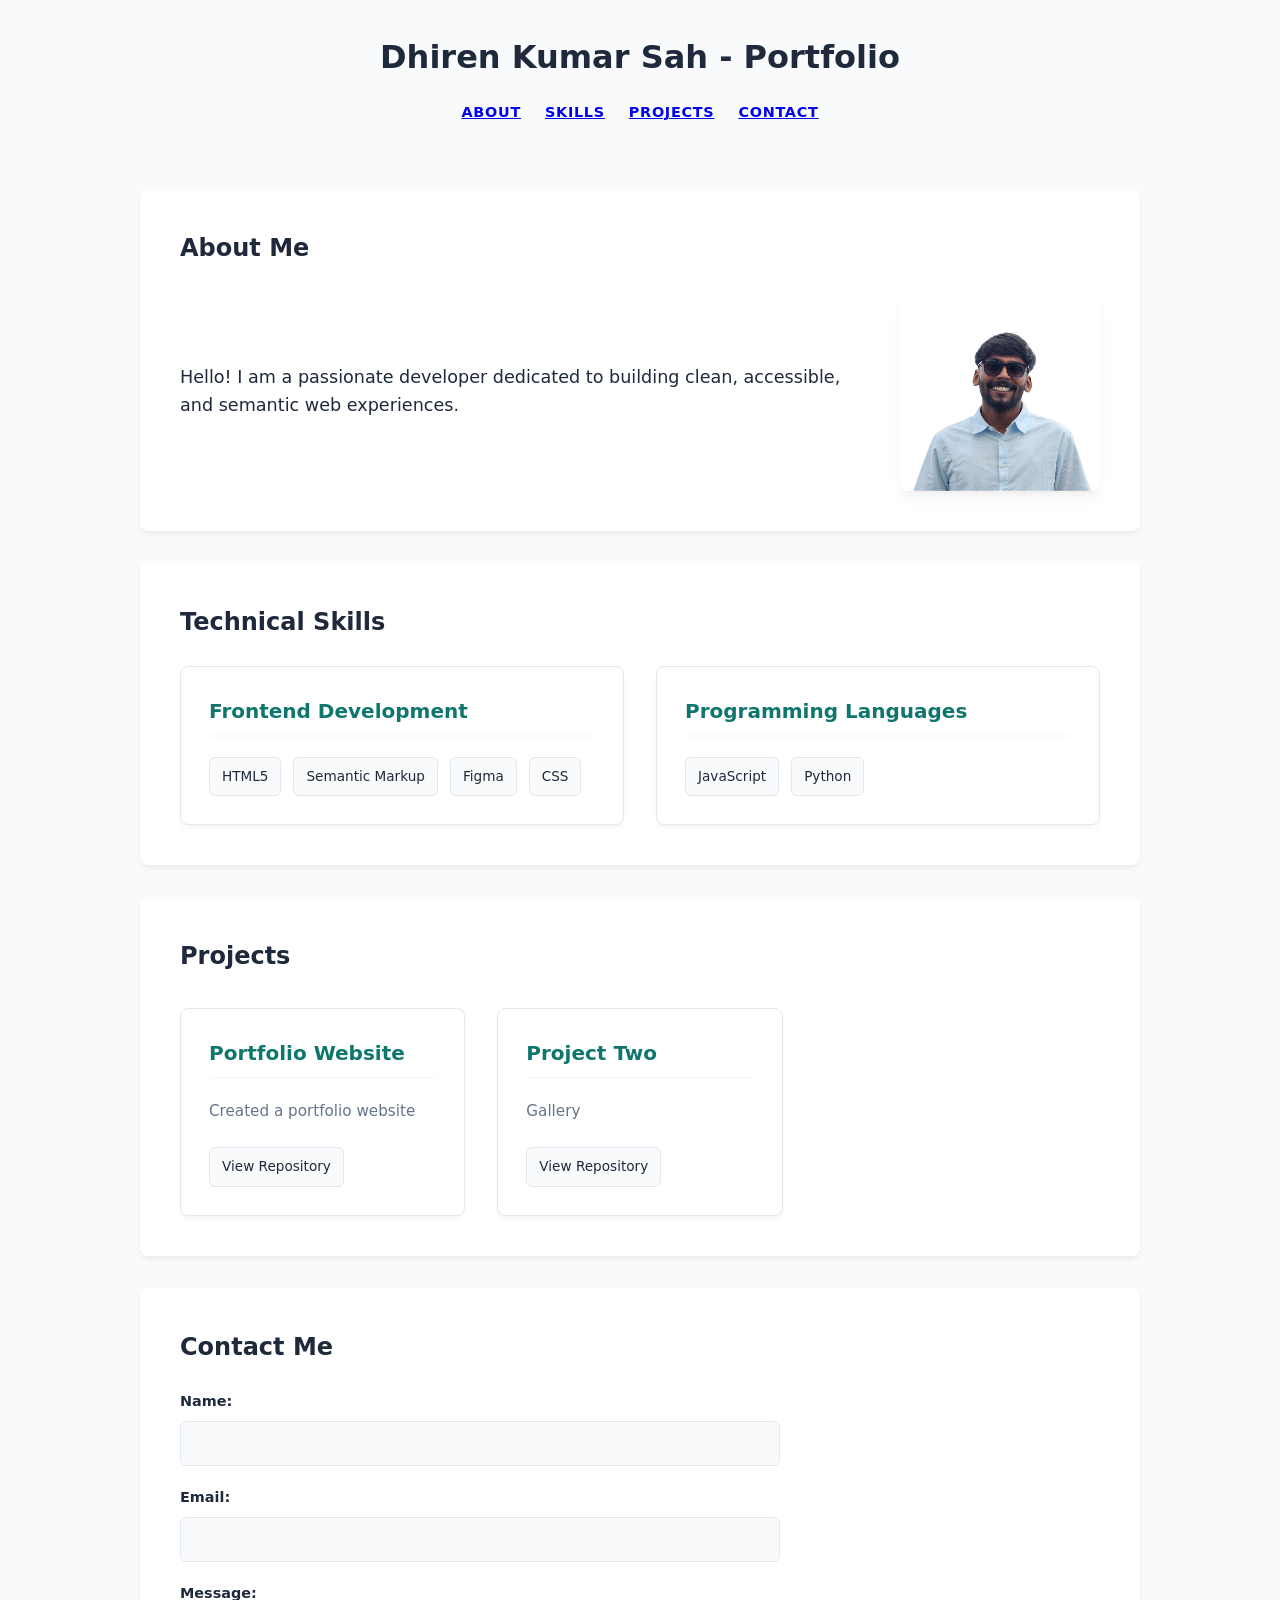
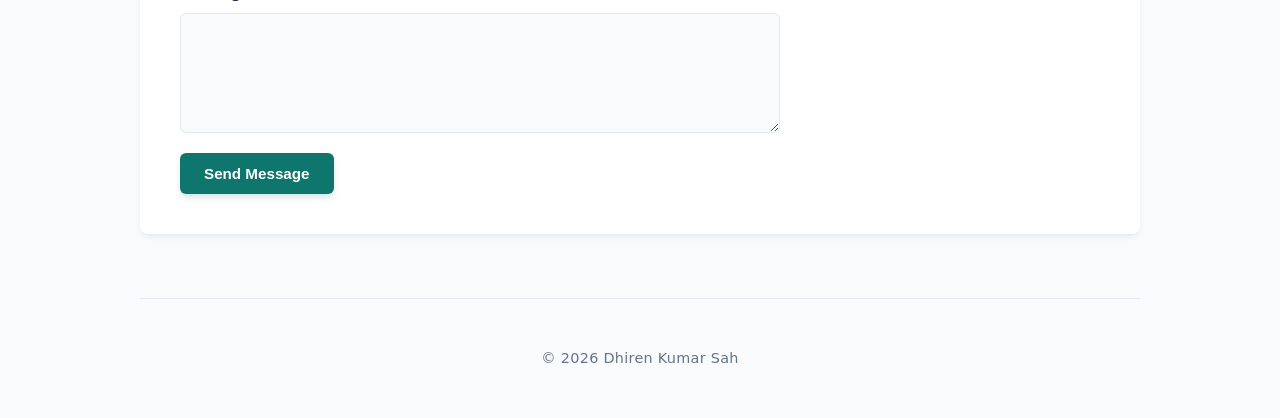
==== index.html @ 49d90734 "Changed the name of the HTML File from portfolio.html to index.html" ====
<!DOCTYPE html>
<html lang="en">

<head>
    <meta charset="UTF-8">
    <meta name="viewport" content="width=device-width, initial-scale=1.0">
    <link rel="stylesheet" href="CSS/style.css">
    <title>My Portfolio - HTML Only </title>
</head>

<body>
    <header>
        <h1>Dhiren Kumar Sah - Portfolio</h1>
        <nav>
            <ul>
                <li><a href="#about">About</a></li>
                <li><a href="#skills">Skills</a></li>
                <li><a href="#projects">Projects</a></li>
                <li><a href="#contact">Contact</a></li>
            </ul>
        </nav>
    </header>

    <main>
        <section id="about">
            <h2>About Me</h2>
            <div class="about-container">
                <div class="about-text">
                    <p>Hello! I am a passionate developer dedicated to building clean, accessible, and semantic web experiences.</p>
                </div>
                <div class="about-image">
                    <img src="img/Dhiren.jpg" alt="A professional headshot of Dhiren Kumar Sah" width="200">
                </div>
            </div>
        </section>

        <section id="skills">
            <h2>Technical Skills</h2>
            <div class="skills-grid">
                <div class="skill-card">
                    <h3>Frontend Development</h3>
                    <div class="skill-badges">
                        <span class="skill-badge">HTML5</span>
                        <span class="skill-badge">Semantic Markup</span>
                        <span class="skill-badge">Figma</span>
                        <span class="skill-badge">CSS</span>
                    </div>
                </div>
                <div class="skill-card">
                    <h3>Programming Languages</h3>
                    <div class="skill-badges">
                        <span class="skill-badge">JavaScript</span>
                        <span class="skill-badge">Python</span>
                    </div>
                </div>
            </div>
        </section>

        <section id="projects">
            <h2>Projects</h2>
            <article>
                <h3>Portfolio Website</h3>
                <p>Created a portfolio website </p>
                <a href="https://github.com/DhirenShah76/Portfolio-Website">View
                    Repository</a>
            </article>
            <article>
                <h3>Project Two</h3>
                <p>Gallery</p>
                <a href="https://github.com/DhirenShah76/Portfolio-Website">View
                    Repository</a>
            </article>
        </section>

        <section id="contact">
            <h2>Contact Me</h2>
            <form action="sujanshah515@gmail.com" method="post" enctype="text/plain">
                <div>
                    <label for="name">Name:</label>
                    <input type="text" id="name" name="name" required>
                </div>
                <div>
                    <label for="email">Email:</label>
                    <input type="email" id="email" name="email" required>
                </div>
                <div>
                    <label for="message">Message:</label>
                    <textarea id="message" name="message" required></textarea>
                </div>
                <button type="submit">Send Message</button>
            </form>
        </section>
    </main>

    <footer>
        <p>&copy; 2026 Dhiren Kumar Sah</p>
    </footer>

</body>

</html>
---- CSS/style.css ----
:root {
    /* Color Palette */
    --bg-primary: #f8fafc;
    --bg-card: #ffffff;
    --text-main: #1e293b;
    --text-muted: #64748b;
    --accent: #0f766e;
    /* Professional Teal */
    --accent-hover: #115e59;
    --border-color: #e2e8f0;

    /* Layout & Spacing */
    --container-width: 1000px;
    --radius: 8px;
    --transition: all 0.3s ease;
}

* {
    box-sizing: border-box;
    margin: 0;
    padding: 0;
}

body {
    font-family: system-ui, -apple-system, BlinkMacSystemFont, 'Segoe UI', Roboto, Oxygen, Ubuntu, Cantarell, sans-serif;
    background-color: var(--bg-primary);
    color: var(--text-main);
    line-height: 1.6;
}

header,
main,
footer {
    width: 90%;
    max-width: var(--container-width);
    margin: 0 auto;
}

section {
    background-color: var(--bg-card);
    padding: 2.5rem;
    margin: 2rem 0;
    border-radius: var(--radius);
    box-shadow: 0 4px 6px -1px rgba(0, 0, 0, 0.05), 0 2px 4px -1px rgba(0, 0, 0, 0.03);
}


/* Header & Navigation */
header {
    display: flex;
    flex-direction: column;
    align-items: center;
    padding: 2rem 0;
    text-align: center;
}

header h1 {
    margin-bottom: 1rem;
}

nav ul {
    list-style: none;
    display: flex;
    gap: 1.5rem;
}

nav a {
    font-weight: 600;
    text-transform: uppercase;
    font-size: 0.9rem;
    letter-spacing: 0.05em;
}

nav a:hover {
    border-bottom: 2px solid var(--accent);
}

/* About Section */
.about-container {
    display: flex;
    align-items: center;
    gap: 3rem;
    margin-top: 1.5rem;
}

.about-image {
    flex: 0 0 200px;
}

.about-image img {
    width: 200px;
    height: auto;
    border-radius: var(--radius);
    display: block;
    box-shadow: 0 10px 15px -3px rgba(0, 0, 0, 0.05), 0 4px 6px -4px rgba(0, 0, 0, 0.05);
    transition: var(--transition);
}

.about-image img:hover {
    transform: scale(1.03);
    box-shadow: 0 20px 25px -5px rgba(0, 0, 0, 0.08), 0 8px 10px -6px rgba(0, 0, 0, 0.08);
}

.about-text {
    flex: 1;
}

.about-text p {
    font-size: 1.1rem;
    color: var(--text-main);
}

/* Technical Skills Section */
.skills-grid {
    display: grid;
    grid-template-columns: repeat(auto-fit, minmax(280px, 1fr));
    gap: 2rem;
    margin-top: 1.5rem;
}

.skill-card {
    background-color: var(--bg-card);
    border: 1px solid var(--border-color);
    padding: 1.75rem;
    border-radius: var(--radius);
    box-shadow: 0 4px 6px -1px rgba(0, 0, 0, 0.03), 0 2px 4px -1px rgba(0, 0, 0, 0.02);
    transition: transform 0.4s cubic-bezier(0.175, 0.885, 0.32, 1.275), box-shadow 0.4s ease, border-color 0.4s ease;
}

.skill-card:hover {
    transform: translateY(-8px) scale(1.02);
    box-shadow: 0 20px 25px -5px rgba(15, 118, 110, 0.15), 0 10px 10px -5px rgba(15, 118, 110, 0.1);
    border-color: var(--accent);
}

.skill-card h3 {
    margin-bottom: 1.25rem;
    color: var(--accent);
    font-size: 1.25rem;
    border-bottom: 2px solid var(--bg-primary);
    padding-bottom: 0.5rem;
}

.skill-badges {
    display: flex;
    flex-wrap: wrap;
    gap: 0.75rem;
}

.skill-badge {
    background-color: var(--bg-primary);
    color: var(--text-main);
    padding: 0.5rem 0.75rem;
    border-radius: 6px;
    font-size: 0.85rem;
    font-weight: 500;
    border: 1px solid var(--border-color);
    transition: var(--transition);
}

.skill-badge:hover {
    background-color: var(--accent);
    color: #ffffff;
    border-color: var(--accent);
    transform: scale(1.05);
}

/* Projects Section */
#projects {
    display: grid;
    grid-template-columns: repeat(auto-fit, minmax(280px, 1fr));
    gap: 2rem;
    margin-top: 1.5rem;
}

#projects h2 {
    grid-column: 1 / -1;
}

#projects article {
    background-color: var(--bg-card);
    border: 1px solid var(--border-color);
    padding: 1.75rem;
    border-radius: var(--radius);
    box-shadow: 0 4px 6px -1px rgba(0, 0, 0, 0.03), 0 2px 4px -1px rgba(0, 0, 0, 0.02);
    transition: transform 0.4s cubic-bezier(0.175, 0.885, 0.32, 1.275), box-shadow 0.4s ease, border-color 0.4s ease;
    display: flex;
    flex-direction: column;
}

#projects article:hover {
    transform: translateY(-8px) scale(1.02);
    box-shadow: 0 20px 25px -5px rgba(15, 118, 110, 0.15), 0 10px 10px -5px rgba(15, 118, 110, 0.1);
    border-color: var(--accent);
}

#projects article h3 {
    margin-bottom: 1.25rem;
    color: var(--accent);
    font-size: 1.25rem;
    border-bottom: 2px solid var(--bg-primary);
    padding-bottom: 0.5rem;
}

#projects article p {
    color: var(--text-muted);
    font-size: 0.95rem;
    margin-bottom: 1.5rem;
    flex-grow: 1;
}

#projects article a {
    display: inline-block;
    align-self: flex-start;
    background-color: var(--bg-primary);
    color: var(--text-main);
    padding: 0.5rem 0.75rem;
    border-radius: 6px;
    font-size: 0.85rem;
    font-weight: 500;
    text-decoration: none;
    border: 1px solid var(--border-color);
    transition: var(--transition);
}

#projects article a:hover {
    background-color: var(--accent);
    color: #ffffff;
    border-color: var(--accent);
    transform: scale(1.05);
}

/* Contact Section */
#contact form {
    max-width: 600px;
    margin: 1.5rem 0 0 0;
    display: flex;
    flex-direction: column;
    gap: 1.25rem;
}

#contact form div {
    display: flex;
    flex-direction: column;
    gap: 0.5rem;
}

#contact label {
    font-weight: 600;
    font-size: 0.9rem;
    color: var(--text-main);
}

#contact input,
#contact textarea {
    padding: 0.75rem 1rem;
    border: 1px solid var(--border-color);
    border-radius: 6px;
    font-family: inherit;
    font-size: 1rem;
    background-color: var(--bg-primary);
    color: var(--text-main);
    transition: var(--transition);
}

#contact input:focus,
#contact textarea:focus {
    outline: none;
    border-color: var(--accent);
    box-shadow: 0 0 0 3px rgba(15, 118, 110, 0.15);
}

#contact textarea {
    resize: vertical;
    min-height: 120px;
}

#contact button {
    align-self: flex-start;
    background-color: var(--accent);
    color: #ffffff;
    padding: 0.75rem 1.5rem;
    border: none;
    border-radius: 6px;
    font-size: 0.95rem;
    font-weight: 600;
    cursor: pointer;
    transition: var(--transition);
    box-shadow: 0 4px 6px -1px rgba(15, 118, 110, 0.2);
}

#contact button:hover {
    background-color: var(--accent-hover);
    transform: translateY(-2px);
    box-shadow: 0 6px 8px -1px rgba(15, 118, 110, 0.3);
}

#contact button:active {
    transform: translateY(0);
}

/* Responsive Design */
@media (max-width: 768px) {
    .about-container {
        flex-direction: column-reverse;
        text-align: center;
        gap: 1.5rem;
    }

    .about-image {
        flex: 0 0 auto;
    }

    .skills-grid,
    #projects {
        grid-template-columns: 1fr;
        gap: 1.5rem;
    }
}

/* Footer Section */
footer {
    text-align: center;
    padding: 3rem 0;
    margin-top: 4rem;
    border-top: 1px solid var(--border-color);
}

footer p {
    color: var(--text-muted);
    font-size: 0.9rem;
    font-weight: 500;
    letter-spacing: 0.02em;
    transition: var(--transition);
}

footer p:hover {
    color: var(--accent);
}
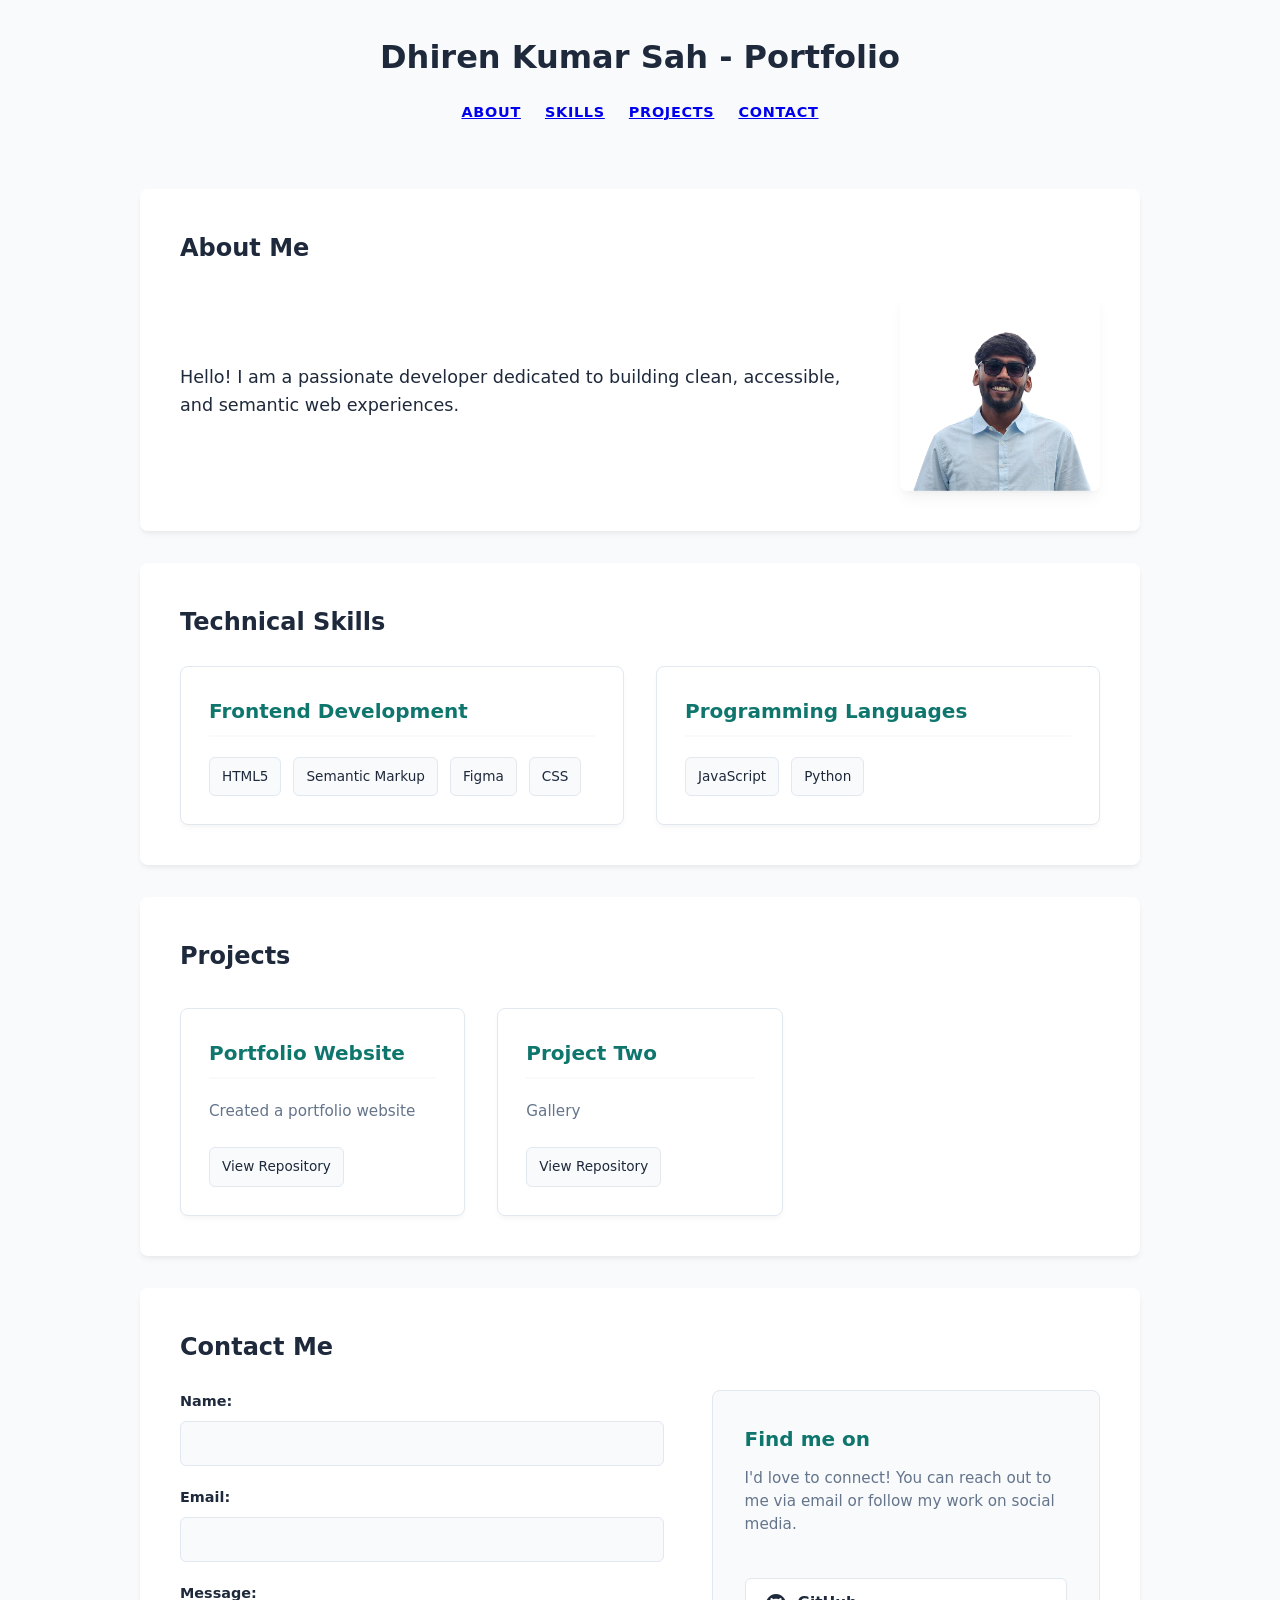
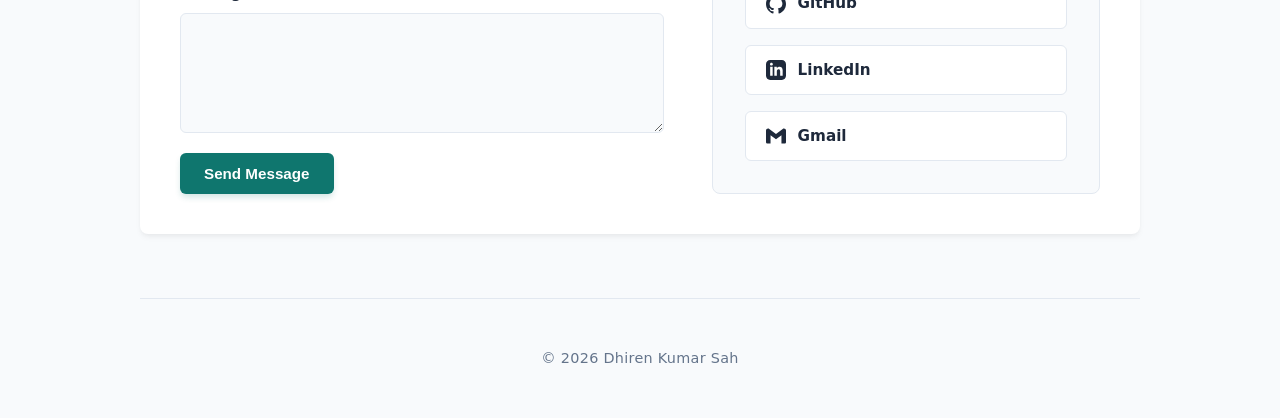
==== commit 01f5a7c2: "Updted the html and CSS to add the Socials Section i.e. Github, LinkedIn and Gmail." ====
--- a/index.html
+++ b/index.html
@@ -74,21 +74,42 @@
 
         <section id="contact">
             <h2>Contact Me</h2>
-            <form action="sujanshah515@gmail.com" method="post" enctype="text/plain">
-                <div>
-                    <label for="name">Name:</label>
-                    <input type="text" id="name" name="name" required>
+            <div class="contact-container">
+                <form action="mailto:sujanshah515@gmail.com" method="post" enctype="text/plain">
+                    <div>
+                        <label for="name">Name:</label>
+                        <input type="text" id="name" name="name" required>
+                    </div>
+                    <div>
+                        <label for="email">Email:</label>
+                        <input type="email" id="email" name="email" required>
+                    </div>
+                    <div>
+                        <label for="message">Message:</label>
+                        <textarea id="message" name="message" required></textarea>
+                    </div>
+                    <button type="submit">Send Message</button>
+                </form>
+                
+                <div class="contact-socials">
+                    <h3>Find me on</h3>
+                    <p>I'd love to connect! You can reach out to me via email or follow my work on social media.</p>
+                    <div class="social-links">
+                        <a href="https://github.com/DhirenShah76" target="_blank" rel="noopener noreferrer" class="social-btn github" id="social-github" title="GitHub Profile">
+                            <svg xmlns="http://www.w3.org/2000/svg" viewBox="0 0 24 24"><path d="M12 0c-6.626 0-12 5.373-12 12 0 5.302 3.438 9.8 8.207 11.387.599.111.793-.261.793-.577v-2.234c-3.338.726-4.033-1.416-4.033-1.416-.546-1.387-1.333-1.756-1.333-1.756-1.089-.745.083-.729.083-.729 1.205.084 1.839 1.237 1.839 1.237 1.07 1.834 2.807 1.304 3.492.997.107-.775.418-1.305.762-1.604-2.665-.305-5.467-1.334-5.467-5.931 0-1.311.469-2.381 1.236-3.221-.124-.303-.535-1.524.117-3.176 0 0 1.008-.322 3.301 1.23.957-.266 1.983-.399 3.003-.404 1.02.005 2.047.138 3.006.404 2.291-1.552 3.297-1.23 3.297-1.23.653 1.653.242 2.874.118 3.176.77.84 1.235 1.911 1.235 3.221 0 4.609-2.807 5.624-5.479 5.921.43.372.823 1.102.823 2.222v3.293c0 .319.192.694.801.576 4.765-1.589 8.199-6.086 8.199-11.386 0-6.627-5.373-12-12-12z"/></svg>
+                            <span>GitHub</span>
+                        </a>
+                        <a href="https://www.linkedin.com/in/dhiren-sah-a08912313/" target="_blank" rel="noopener noreferrer" class="social-btn linkedin" id="social-linkedin" title="LinkedIn Profile">
+                            <svg xmlns="http://www.w3.org/2000/svg" viewBox="0 0 24 24"><path d="M19 0h-14c-2.761 0-5 2.239-5 5v14c0 2.761 2.239 5 5 5h14c2.762 0 5-2.239 5-5v-14c0-2.761-2.238-5-5-5zm-11 19h-3v-11h3v11zm-1.5-12.268c-.966 0-1.75-.779-1.75-1.75s.784-1.75 1.75-1.75 1.75.779 1.75 1.75-.784 1.75-1.75 1.75zm13.5 12.268h-3v-5.604c0-3.368-4-3.113-4 0v5.604h-3v-11h3v1.765c1.396-2.586 7-2.777 7 2.476v6.759z"/></svg>
+                            <span>LinkedIn</span>
+                        </a>
+                        <a href="mailto:sujanshah515@gmail.com" class="social-btn gmail" id="social-gmail" title="Send Email">
+                            <svg xmlns="http://www.w3.org/2000/svg" viewBox="0 0 24 24"><path d="M24 5.457v13.909c0 .904-.732 1.634-1.636 1.634h-3.818V11l-6.545 4.909L5.455 11v9.999H1.636A1.636 1.636 0 0 1 0 19.366V5.457c0-2.023 2.309-3.178 3.927-1.964L12 9.545l8.073-6.052C21.69 2.279 24 3.434 24 5.457z"/></svg>
+                            <span>Gmail</span>
+                        </a>
+                    </div>
                 </div>
-                <div>
-                    <label for="email">Email:</label>
-                    <input type="email" id="email" name="email" required>
-                </div>
-                <div>
-                    <label for="message">Message:</label>
-                    <textarea id="message" name="message" required></textarea>
-                </div>
-                <button type="submit">Send Message</button>
-            </form>
+            </div>
         </section>
     </main>
 
--- a/CSS/style.css
+++ b/CSS/style.css
@@ -231,12 +231,96 @@
 }
 
 /* Contact Section */
+.contact-container {
+    display: flex;
+    gap: 3rem;
+    margin-top: 1.5rem;
+    align-items: stretch;
+}
+
 #contact form {
-    max-width: 600px;
-    margin: 1.5rem 0 0 0;
+    flex: 1.2;
+    margin: 0;
     display: flex;
     flex-direction: column;
     gap: 1.25rem;
+}
+
+.contact-socials {
+    flex: 0.8;
+    background-color: var(--bg-primary);
+    padding: 2rem;
+    border-radius: var(--radius);
+    border: 1px solid var(--border-color);
+    display: flex;
+    flex-direction: column;
+}
+
+.contact-socials h3 {
+    margin-bottom: 0.75rem;
+    color: var(--accent);
+    font-size: 1.25rem;
+}
+
+.contact-socials p {
+    color: var(--text-muted);
+    font-size: 0.95rem;
+    margin-bottom: 1.5rem;
+    line-height: 1.5;
+}
+
+.social-links {
+    display: flex;
+    flex-direction: column;
+    gap: 1rem;
+    margin-top: auto;
+}
+
+.social-btn {
+    display: flex;
+    align-items: center;
+    gap: 0.75rem;
+    padding: 0.75rem 1.25rem;
+    border-radius: 6px;
+    text-decoration: none;
+    font-weight: 600;
+    font-size: 0.95rem;
+    color: var(--text-main);
+    background-color: var(--bg-card);
+    border: 1px solid var(--border-color);
+    transition: var(--transition);
+}
+
+.social-btn svg {
+    width: 20px;
+    height: 20px;
+    fill: currentColor;
+    transition: transform 0.3s ease;
+}
+
+.social-btn:hover {
+    color: #ffffff;
+    transform: translateY(-3px);
+    box-shadow: 0 4px 12px rgba(0, 0, 0, 0.1);
+}
+
+.social-btn:hover svg {
+    transform: scale(1.1);
+}
+
+.social-btn.github:hover {
+    background-color: #24292e;
+    border-color: #24292e;
+}
+
+.social-btn.linkedin:hover {
+    background-color: #0077b5;
+    border-color: #0077b5;
+}
+
+.social-btn.gmail:hover {
+    background-color: #ea4335;
+    border-color: #ea4335;
 }
 
 #contact form div {
@@ -316,6 +400,11 @@
         grid-template-columns: 1fr;
         gap: 1.5rem;
     }
+
+    .contact-container {
+        flex-direction: column;
+        gap: 2rem;
+    }
 }
 
 /* Footer Section */
